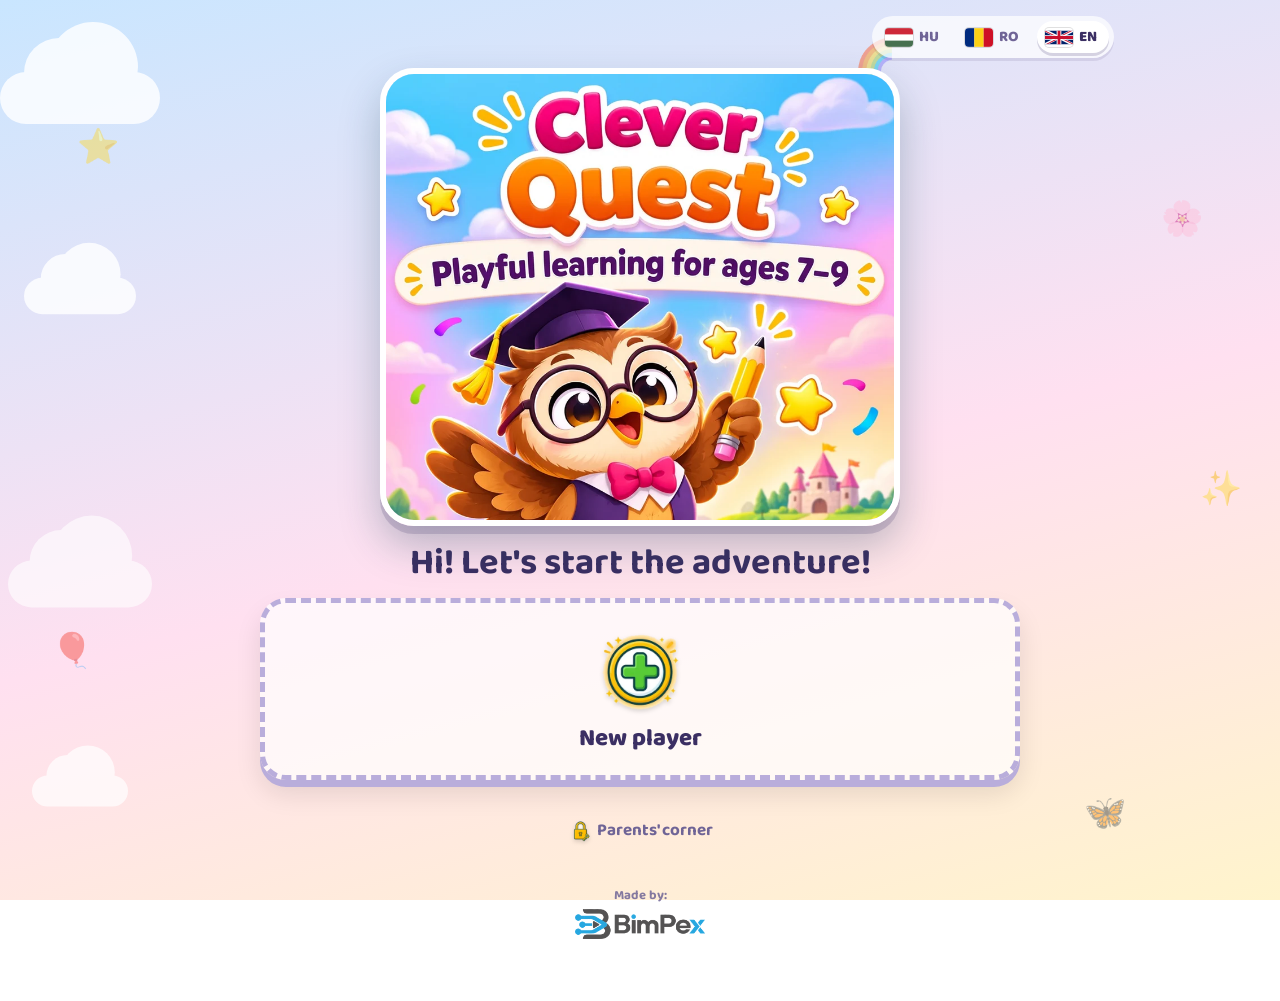
==== en.html @ 38e86f9a "Új funkciók: megosztási előnézet + ro/en belépőoldal és aldomain-nyelv, hibák gyakorlása, automatiku" ====
<!doctype html>
<html lang="en" data-page-lang="en">
<head>
  <meta charset="utf-8">
  <meta name="viewport" content="width=device-width, initial-scale=1, viewport-fit=cover">
  <!--LANG-META-->
  <title>Clever Quest</title>
  <meta name="description" content="Playful learning for ages 7–9: maths, language, stories and poems – in English, Hungarian and Romanian.">
  <meta property="og:type" content="website">
  <meta property="og:site_name" content="Clever Quest">
  <meta property="og:title" content="Clever Quest – playful learning for ages 7–9">
  <meta property="og:description" content="Maths, language and stories in one game – in English, Hungarian and Romanian. Free, no ads, no sign-up.">
  <meta property="og:image" content="https://sdesign-joe.github.io/okos-kaland/img/og-en.jpg">
  <meta property="og:image:width" content="1200">
  <meta property="og:image:height" content="630">
  <meta property="og:locale" content="en_GB">
  <meta name="twitter:card" content="summary_large_image">
  <!--/LANG-META-->
  <!-- Ikonok és telepíthető alkalmazás (PWA) -->
  <link rel="icon" href="favicon.ico" sizes="any">
  <link rel="icon" type="image/png" sizes="32x32" href="img/icon-32.png">
  <link rel="icon" type="image/png" sizes="192x192" href="img/icon-192.png">
  <link rel="apple-touch-icon" href="img/icon-180.png">
  <link rel="manifest" href="manifest-en.webmanifest"><!--MANIFEST-->
  <meta name="theme-color" content="#0e788c">
  <meta name="mobile-web-app-capable" content="yes">
  <meta name="apple-mobile-web-app-capable" content="yes">
  <meta name="apple-mobile-web-app-title" content="Clever Quest"><!--APPTITLE-->
  <meta name="apple-mobile-web-app-status-bar-style" content="default">
  <link rel="preload" as="image" href="img/logo-en.webp"><!--PRELOAD-->
  <link rel="preconnect" href="https://fonts.googleapis.com">
  <link rel="preconnect" href="https://fonts.gstatic.com" crossorigin>
  <link href="https://fonts.googleapis.com/css2?family=Baloo+2:wght@500;700;800&display=swap" rel="stylesheet">
  <link rel="stylesheet" href="css/style.css">
</head>
<body>
  <!-- Háttér: felhők és lebegő díszek -->
  <div class="sky" aria-hidden="true">
    <div class="cloud c1"></div><div class="cloud c2"></div><div class="cloud c3"></div><div class="cloud c4"></div>
    <span class="floaty f1">⭐</span><span class="floaty f2">🎈</span><span class="floaty f3">🌸</span>
    <span class="floaty f4">✨</span><span class="floaty f5">🦋</span><span class="floaty f6">🌈</span>
  </div>

  <main id="app"></main>

  <canvas id="confetti" aria-hidden="true"></canvas>
  <div id="toast" role="status" aria-live="polite"></div>
  <div id="layer"></div>

  <noscript>Az Okos Kaland működéséhez engedélyezd a JavaScriptet a böngészőben.</noscript>

  <!-- Alap modulok -->
  <script src="js/config.js"></script>
  <script src="js/util.js"></script>
  <script src="js/storage.js"></script>
  <script src="js/i18n.js"></script>
  <script src="js/tts.js"></script>
  <script src="js/rewards.js"></script>
  <script src="js/pics.js"></script>
  <script src="js/stats.js"></script>
  <script src="js/engine.js"></script>

  <!-- Játékok – új játékfájlt ide kell felvenni -->
  <script src="js/games/matek.js"></script>
  <script src="js/games/nyelvtan.js"></script>
  <script src="js/games/irodalom.js"></script>
  <script src="js/games/mesekeszito.js"></script>
  <script src="js/games/ujjatekok.js"></script>
  <script src="js/games/nyelvi.js"></script>

  <!-- Alkalmazás (mindig utolsó) -->
  <!-- Bővítő modulok (a program indulásakor kapcsolódnak be) -->
  <script src="js/features/learning.js"></script>
  <script src="js/features/shop.js"></script>
  <script src="js/features/share.js"></script>
  <script src="js/app.js"></script>
</body>
</html>
---- css/style.css ----
/* Okos Kaland – megjelenés */
:root {
  --ink: #3b2f63;
  --ink-soft: #6f6496;
  --card: #ffffff;
  --bg1: #c9e6ff;
  --bg2: #ffe0f0;
  --bg3: #fff4cc;

  --pink: #ff6fa8;   --pink-d: #e0457f;
  --orange: #ffa94d; --orange-d: #e8830f;
  --yellow: #ffd43b; --yellow-d: #e0b100;
  --green: #40c057;  --green-d: #2b9a3e;
  --blue: #4dabf7;   --blue-d: #1c7ed6;
  --violet: #845ef7; --violet-d: #6741d9;
  --red: #ff6b6b;    --red-d: #e03131;

  --r: 26px;
  --lift: 0 6px 0 rgba(59, 47, 99, .16), 0 14px 28px rgba(59, 47, 99, .12);
}

* { box-sizing: border-box; }
html, body { margin: 0; min-height: 100%; }
body {
  font-family: 'Baloo 2', 'Comic Sans MS', 'Trebuchet MS', system-ui, sans-serif;
  color: var(--ink);
  font-size: 20px;
  line-height: 1.35;
  background: linear-gradient(165deg, var(--bg1) 0%, var(--bg2) 55%, var(--bg3) 100%);
  background-attachment: fixed;
  -webkit-tap-highlight-color: transparent;
  overflow-x: hidden;
}
button { font: inherit; color: inherit; cursor: pointer; border: 0; background: none; touch-action: manipulation; }
button:focus-visible, input:focus-visible, select:focus-visible { outline: 4px solid var(--violet); outline-offset: 3px; }
h1, h2, h3 { margin: 0; line-height: 1.1; }

/* ---------- Háttér ---------- */
.sky { position: fixed; top: 0; right: 0; bottom: 0; left: 0; inset: 0; pointer-events: none; z-index: 0; overflow: hidden; }
.cloud {
  position: absolute; width: 160px; height: 52px; background: #fff; border-radius: 60px; opacity: .8;
  animation: drift linear infinite;
}
.cloud::before, .cloud::after { content: ''; position: absolute; background: #fff; border-radius: 50%; }
.cloud::before { width: 70px; height: 70px; top: -34px; left: 24px; }
.cloud::after { width: 90px; height: 90px; top: -50px; right: 22px; }
.c1 { top: 8%;  animation-duration: 70s; animation-delay: -10s; }
.c2 { top: 30%; animation-duration: 95s; animation-delay: -60s; transform: scale(.7); }
.c3 { top: 62%; animation-duration: 80s; animation-delay: -35s; transform: scale(.9); opacity: .6; }
.c4 { top: 85%; animation-duration: 110s; animation-delay: -80s; transform: scale(.6); opacity: .7; }
@keyframes drift { from { left: -220px; } to { left: 110%; } }

.floaty { position: absolute; font-size: 34px; opacity: .45; animation: floaty 9s ease-in-out infinite; }
.f1 { top: 14%; left: 6%; } .f2 { top: 70%; left: 4%; animation-delay: -2s; }
.f3 { top: 22%; right: 6%; animation-delay: -4s; } .f4 { top: 52%; right: 3%; animation-delay: -1s; }
.f5 { top: 88%; right: 12%; animation-delay: -6s; } .f6 { top: 4%; right: 30%; animation-delay: -3s; }
@keyframes floaty { 0%,100% { transform: translateY(0) rotate(-6deg); } 50% { transform: translateY(-22px) rotate(6deg); } }

#app { position: relative; z-index: 1; max-width: 980px; margin: 0 auto; padding: 16px 16px 48px; min-height: 100vh; min-height: 100dvh; }
#confetti { position: fixed; top: 0; right: 0; bottom: 0; left: 0; inset: 0; pointer-events: none; z-index: 50; }

/* ---------- Animációk ---------- */
.pop { animation: pop .45s cubic-bezier(.3, 1.6, .5, 1) both; }
@keyframes pop { from { transform: scale(.6); opacity: 0; } to { transform: scale(1); opacity: 1; } }
.bob { animation: bob 2.6s ease-in-out infinite; }
@keyframes bob { 0%,100% { transform: translateY(0) rotate(-3deg); } 50% { transform: translateY(-10px) rotate(3deg); } }
.bounce { animation: bounce .8s cubic-bezier(.3, 1.8, .5, 1) both; }
@keyframes bounce { 0% { transform: scale(.2) rotate(-20deg); } 60% { transform: scale(1.15) rotate(6deg); } 100% { transform: scale(1) rotate(0); } }
.shake { animation: shake .45s; }
@keyframes shake { 0%,100% { transform: translateX(0); } 20%,60% { transform: translateX(-10px); } 40%,80% { transform: translateX(10px); } }
.bump { animation: bump .45s; }
@keyframes bump { 50% { transform: scale(1.35); } }

/* ---------- Általános elemek ---------- */
.screen { animation: fadeUp .35s ease both; }
@keyframes fadeUp { from { opacity: 0; transform: translateY(14px); } to { opacity: 1; transform: none; } }
.center { text-align: center; }
.narrow { max-width: 620px; margin: 0 auto; }
.card { background: var(--card); border-radius: var(--r); box-shadow: var(--lift); padding: 22px; }
.title { font-size: clamp(26px, 5vw, 36px); margin: 18px 0 14px; }
.lead { text-align: center; color: var(--ink-soft); margin: 6px 0 14px; }
.muted { color: var(--ink-soft); }
.err { color: var(--red-d); min-height: 1.2em; margin: 8px 0; font-weight: 700; }
.ok { color: var(--green-d); min-height: 1.2em; font-weight: 700; }
code { background: #f1ecff; padding: 1px 6px; border-radius: 6px; font-size: .85em; }

.big-btn {
  --b: var(--green); --bd: var(--green-d);
  display: inline-flex; align-items: center; justify-content: center; gap: 8px;
  min-height: 64px; padding: 10px 26px; border-radius: 22px;
  background: var(--b); color: #fff; font-weight: 800; font-size: 22px;
  box-shadow: 0 6px 0 var(--bd), 0 10px 20px rgba(0,0,0,.12);
  transition: transform .1s, box-shadow .1s;
  text-shadow: 0 2px 0 rgba(0,0,0,.12);
}
.big-btn:active { transform: translateY(5px); box-shadow: 0 1px 0 var(--bd); }
.big-btn small { background: rgba(255,255,255,.3); border-radius: 12px; padding: 0 8px; font-size: 16px; }
.big-btn.green { --b: var(--green); --bd: var(--green-d); }
.big-btn.blue { --b: var(--blue); --bd: var(--blue-d); }
.big-btn.yellow { --b: var(--yellow); --bd: var(--yellow-d); color: #5c3d00; text-shadow: none; }
.big-btn.red { --b: var(--red); --bd: var(--red-d); }
.big-btn.small { min-height: 52px; font-size: 19px; padding: 8px 20px; margin-top: 12px; }
.row-btns { display: flex; flex-wrap: wrap; gap: 14px; justify-content: center; margin-top: 22px; }
.row-btns.left { justify-content: flex-start; margin-top: 10px; }

.icon-btn {
  width: 56px; height: 56px; flex: none; border-radius: 18px; background: #fff; font-size: 24px;
  box-shadow: 0 5px 0 rgba(59,47,99,.18); display: grid; place-items: center;
}
.icon-btn:active { transform: translateY(4px); box-shadow: 0 1px 0 rgba(59,47,99,.18); }
.link-btn { margin-top: 30px; color: var(--ink-soft); font-weight: 700; font-size: 17px; padding: 10px 16px; border-radius: 14px; }
@media (hover: hover) { .link-btn:hover { background: rgba(255,255,255,.6); } }
.link-btn.inline { margin: 0; padding: 0 4px; text-decoration: underline; }
.mini-btn {
  display: inline-flex; align-items: center; gap: 6px; padding: 8px 14px; border-radius: 14px; font-size: 16px; font-weight: 700;
  background: #eef3ff; color: var(--ink); box-shadow: 0 3px 0 #cdd8f5; cursor: pointer;
}
.mini-btn.red { background: #ffe8e8; box-shadow: 0 3px 0 #ffc4c4; }
.pill { background: #fff; border-radius: 999px; padding: 6px 16px; font-weight: 800; box-shadow: 0 4px 0 rgba(59,47,99,.15); white-space: nowrap; }
.pill.star { background: #fff6cc; color: #8a5a00; }

.topbar { display: flex; align-items: center; gap: 14px; margin-bottom: 18px; }
.topbar h2 { flex: 1; font-size: clamp(22px, 4.5vw, 30px); }

/* ---------- Logó, kabala ---------- */
.logo { margin-top: 10px; }
.logo-owl { font-size: 92px; display: inline-block; filter: drop-shadow(0 8px 0 rgba(59,47,99,.12)); }
.logo h1 {
  font-size: clamp(44px, 10vw, 72px); font-weight: 800; letter-spacing: 1px;
  background: linear-gradient(90deg, var(--pink), var(--orange), var(--green), var(--blue), var(--violet));
  -webkit-background-clip: text; background-clip: text; color: transparent;
  filter: drop-shadow(0 4px 0 #fff);
}
.tag { margin: 16px 0 0; color: var(--ink-soft); font-weight: 700; }

.mascot-row { display: flex; align-items: center; gap: 12px; margin: 16px 0; }
.mascot { font-size: 64px; flex: none; filter: drop-shadow(0 5px 0 rgba(59,47,99,.12)); }
.bubble {
  position: relative; flex: 1; background: #fff; border-radius: 24px; padding: 14px 20px; font-weight: 700;
  font-size: clamp(19px, 3.6vw, 24px); box-shadow: var(--lift); display: flex; align-items: center; gap: 10px;
}
.bubble > span { flex: 1; }
.bubble::before {
  content: ''; position: absolute; left: -14px; top: 50%; margin-top: -12px;
  border: 12px solid transparent; border-right: 16px solid #fff; border-left: 0;
}
.speak { flex: none; width: 48px; height: 48px; border-radius: 50%; background: #f1ecff; font-size: 22px; }
.speak:active { transform: scale(.9); }

/* ---------- Játékosválasztó ---------- */
.profile-grid { display: grid; grid-template-columns: repeat(auto-fit, minmax(170px, 1fr)); gap: 18px; max-width: 760px; margin: 0 auto; }
.profile-card {
  --c: var(--pink);
  display: flex; flex-direction: column; align-items: center; gap: 4px; padding: 20px 12px;
  background: #fff; border-radius: var(--r); border: 5px solid var(--c);
  box-shadow: 0 7px 0 var(--c), 0 14px 26px rgba(0,0,0,.1);
  transition: transform .15s;
}
@media (hover: hover) { .profile-card:hover { transform: translateY(-4px) rotate(-1deg); } }
.profile-card:active { transform: translateY(4px); }
.profile-card.add { border-style: dashed; --c: #b9addb; background: rgba(255,255,255,.7); }
.pc-avatar { font-size: 64px; line-height: 1.1; }
.pc-name { font-size: 24px; font-weight: 800; word-break: break-word; }
.pc-meta { color: var(--ink-soft); font-size: 16px; font-weight: 700; }

/* ---------- Profil űrlap ---------- */
.form { display: flex; flex-direction: column; }
.form p { margin: 0 0 10px; }
.preview {
  --c: var(--pink); width: 120px; height: 120px; margin: 0 auto 8px; border-radius: 50%;
  background: #f3eeff; background: color-mix(in srgb, var(--c) 30%, white); border: 6px solid var(--c);
  display: grid; place-items: center; font-size: 66px; transition: border-color .2s, background .2s;
}
.lbl { font-weight: 800; margin: 16px 0 8px; font-size: 21px; }
.txt {
  font: inherit; font-size: 24px; font-weight: 700; color: var(--ink); padding: 12px 18px; border-radius: 18px;
  border: 4px solid #e2dbf7; background: #faf8ff; width: 100%;
}
.txt:focus { border-color: var(--violet); outline: none; }
.chips { display: flex; flex-wrap: wrap; gap: 10px; }
.chip {
  min-width: 56px; height: 56px; border-radius: 16px; background: #f1ecff; font-weight: 800; font-size: 22px;
  box-shadow: 0 4px 0 #d9cff5; padding: 0 12px;
}
.chip.on { background: var(--violet); color: #fff; box-shadow: 0 4px 0 var(--violet-d); }
.avatars { display: grid; grid-template-columns: repeat(auto-fill, minmax(62px, 1fr)); gap: 10px; }
.av { height: 62px; font-size: 38px; border-radius: 18px; background: #f7f4ff; border: 4px solid transparent; }
.av.on { border-color: var(--violet); background: #ece5ff; transform: scale(1.08); }
.colors { display: flex; flex-wrap: wrap; gap: 12px; }
.sw { width: 52px; height: 52px; border-radius: 50%; background: var(--c); border: 5px solid #fff; box-shadow: 0 0 0 3px #e2dbf7; }
.sw.on { box-shadow: 0 0 0 4px var(--ink); transform: scale(1.1); }
.form .big-btn { margin-top: 18px; }

/* ---------- Főoldal ---------- */
.userbar {
  --c: var(--pink); display: flex; align-items: center; gap: 14px; background: #fff; border-radius: var(--r);
  padding: 10px 16px 10px 10px; box-shadow: var(--lift); border: 4px solid var(--c);
}
.ub-av { width: 66px; height: 66px; flex: none; border-radius: 50%; font-size: 42px; background: #f3eeff; background: color-mix(in srgb, var(--c) 25%, white); }
.ub-info { flex: 1; display: flex; flex-direction: column; min-width: 0; }
.ub-info b { font-size: 26px; overflow: hidden; text-overflow: ellipsis; white-space: nowrap; }
.ub-info span { color: var(--ink-soft); font-weight: 700; font-size: 17px; }
.rankbar {
  position: relative; height: 34px; margin-top: 12px; border-radius: 999px; background: rgba(255,255,255,.75);
  overflow: hidden; box-shadow: inset 0 3px 0 rgba(59,47,99,.08);
}
.rb-fill { position: absolute; top: 0; right: auto; bottom: 0; left: 0; inset: 0 auto 0 0; background: linear-gradient(90deg, var(--yellow), var(--orange)); border-radius: 999px; transition: width .6s; }
.rankbar span { position: relative; display: block; text-align: center; font-size: 15px; font-weight: 800; line-height: 34px; padding: 0 10px; white-space: nowrap; overflow: hidden; text-overflow: ellipsis; }

.subject-grid { display: grid; grid-template-columns: repeat(auto-fit, minmax(230px, 1fr)); gap: 18px; }
.subject-card {
  --c1: var(--blue); --c2: var(--violet); --cd: var(--violet-d);
  position: relative; display: flex; flex-direction: column; align-items: center; gap: 2px; padding: 24px 16px 20px;
  border-radius: 30px; color: #fff; overflow: hidden;
  background: linear-gradient(145deg, var(--c1), var(--c2));
  box-shadow: 0 8px 0 var(--cd), 0 18px 30px rgba(0,0,0,.15);
  transition: transform .15s;
}
.subject-card::after {
  content: ''; position: absolute; width: 160px; height: 160px; border-radius: 50%;
  background: rgba(255,255,255,.14); top: -60px; right: -50px;
}
@media (hover: hover) { .subject-card:hover { transform: translateY(-5px) scale(1.02); } }
.subject-card:active { transform: translateY(5px); box-shadow: 0 3px 0 var(--cd); }
.sc-icon { font-size: 70px; filter: drop-shadow(0 4px 0 rgba(0,0,0,.12)); }
.sc-title { font-size: 32px; font-weight: 800; text-shadow: 0 3px 0 rgba(0,0,0,.15); }
.sc-desc { font-weight: 700; opacity: .95; font-size: 18px; }
.sc-count { margin-top: 8px; background: rgba(255,255,255,.28); padding: 2px 14px; border-radius: 999px; font-weight: 800; font-size: 16px; }

.s-matek { --c1: #4dabf7; --c2: #5c7cfa; --cd: #3b5bdb; --accent: #4c6ef5; --soft: #e7efff; }
.s-nyelvtan { --c1: #ff8fab; --c2: #f06595; --cd: #c2255c; --accent: #e64980; --soft: #ffe8f1; }
.s-irodalom { --c1: #38d9a9; --c2: #40c057; --cd: #2b8a3e; --accent: #2f9e44; --soft: #e3fbec; }

/* ---------- Játéklista ---------- */
.game-grid { display: grid; grid-template-columns: repeat(auto-fill, minmax(210px, 1fr)); gap: 16px; }
.game-card {
  position: relative; display: flex; flex-direction: column; align-items: center; text-align: center; gap: 2px;
  padding: 18px 12px 16px; background: #fff; border-radius: var(--r);
  border: 4px solid var(--accent, var(--violet)); box-shadow: 0 6px 0 var(--accent, var(--violet)), 0 12px 22px rgba(0,0,0,.08);
  transition: transform .15s;
}
@media (hover: hover) { .game-card:hover { transform: translateY(-4px) rotate(.5deg); } }
.game-card:active { transform: translateY(4px); }
.gc-icon { font-size: 50px; width: 82px; height: 82px; border-radius: 50%; display: grid; place-items: center; background: var(--soft, #f1ecff); }
.gc-title { font-size: 22px; font-weight: 800; margin-top: 4px; }
.gc-desc { font-size: 16px; color: var(--ink-soft); font-weight: 600; }
.gc-best, .gc-new { margin-top: 8px; font-size: 15px; font-weight: 800; padding: 2px 12px; border-radius: 999px; }
.gc-best { background: #fff6cc; color: #8a5a00; }
.gc-new { background: var(--soft, #f1ecff); color: var(--accent, var(--violet)); }

/* ---------- Játék képernyő ---------- */
.play { max-width: 760px; margin: 0 auto; }
.playbar { display: flex; align-items: center; gap: 12px; }
.progress { position: relative; flex: 1; height: 30px; background: rgba(255,255,255,.8); border-radius: 999px; overflow: hidden; box-shadow: inset 0 3px 0 rgba(59,47,99,.08); }
.pg-fill { position: absolute; top: 0; right: auto; bottom: 0; left: 0; inset: 0 auto 0 0; background: linear-gradient(90deg, var(--c1), var(--c2)); border-radius: 999px; transition: width .5s; }
.progress span { position: relative; display: block; text-align: center; font-weight: 800; font-size: 16px; line-height: 30px; }

.task-card {
  background: #fff; border-radius: 30px; padding: 22px 18px; text-align: center; box-shadow: var(--lift);
  border: 5px solid var(--soft); margin-bottom: 12px;
}
.hint { text-align: center; color: var(--ink-soft); font-weight: 700; font-size: 17px; margin: 4px 8px 12px; }
.eq { font-size: clamp(40px, 10vw, 64px); font-weight: 800; letter-spacing: 2px; color: var(--ink); }
.qmark { display: inline-block; min-width: 1.2em; color: var(--accent); animation: bob 2s ease-in-out infinite; }
.slot { display: inline-block; min-width: 1.3em; border: 4px dashed var(--accent); border-radius: 16px; color: var(--accent); margin: 0 6px; }
.emoji-xl { font-size: clamp(64px, 16vw, 96px); line-height: 1.15; }
.emoji-xl.small { font-size: 54px; }
.word { font-size: clamp(34px, 8vw, 52px); font-weight: 800; letter-spacing: 2px; }
.big-word { letter-spacing: 1px; }
.gap {
  display: inline-block; width: 1.4em; height: 1.05em; vertical-align: -0.12em; margin: 0 4px;
  border: 4px dashed var(--accent); border-radius: 12px; background: var(--soft);
}
.sentence { font-size: clamp(26px, 6vw, 38px); font-weight: 800; }
.poem { font-size: clamp(22px, 5vw, 30px); font-weight: 700; line-height: 1.5; }
.source { margin-top: 10px; color: var(--ink-soft); font-style: italic; font-size: 17px; }
.book-title { display: inline-block; margin-top: 6px; background: var(--soft); color: var(--accent); padding: 4px 16px; border-radius: 999px; font-weight: 800; }

.groups { display: flex; flex-wrap: wrap; justify-content: center; gap: 10px; margin-top: 12px; }
.grp { background: var(--soft); border-radius: 16px; padding: 4px 10px; font-size: 26px; letter-spacing: 2px; }
.count-grid { display: flex; flex-wrap: wrap; justify-content: center; gap: 6px 10px; font-size: clamp(34px, 8vw, 46px); max-width: 560px; margin: 0 auto; }
.count-grid span { display: inline-block; animation: pop .4s both; }
.seq { display: flex; flex-wrap: wrap; justify-content: center; gap: 10px; }
.bead {
  min-width: 74px; height: 74px; padding: 0 10px; border-radius: 37px; display: grid; place-items: center;
  font-size: 30px; font-weight: 800; background: var(--soft); color: var(--ink); border: 4px solid var(--accent);
}
.bead.q { background: var(--accent); color: #fff; animation: bob 2s ease-in-out infinite; }

.coins { display: flex; flex-wrap: wrap; justify-content: center; gap: 14px; }
.coin {
  width: 90px; height: 90px; border-radius: 50%; display: flex; flex-direction: column; align-items: center; justify-content: center;
  font-weight: 800; color: #5c4400; box-shadow: inset 0 -6px 0 rgba(0,0,0,.15), 0 5px 0 rgba(0,0,0,.12);
  background: radial-gradient(circle at 35% 30%, #fff3bf, #f2c94c 60%, #d4a017);
  border: 4px solid #c99a12;
}
.coin b { font-size: 30px; line-height: 1; } .coin small { font-size: 15px; }
.coin.silver { background: radial-gradient(circle at 35% 30%, #fff, #d0d5dc 60%, #9aa3ad); border-color: #8a939e; color: #3b4048; }
.coin.copper { background: radial-gradient(circle at 35% 30%, #ffd8b0, #d9824a 60%, #a85a2a); border-color: #9c5426; color: #4a2300; }
.coin.bi1 { background: radial-gradient(circle at 50% 50%, #e3e7ec 0 45%, #f2c94c 47%, #d4a017 100%); border-color: #c99a12; }
.coin.bi2 { background: radial-gradient(circle at 50% 50%, #f2c94c 0 45%, #e3e7ec 47%, #9aa3ad 100%); border-color: #8a939e; color: #3b4048; }
.coin.bi1, .coin.bi2 { width: 100px; height: 100px; }

.clock { width: min(240px, 62vw); height: auto; }
.ck-rim { fill: var(--accent); }
.ck-face { fill: #fff; }
.ck-tick { stroke: #c5bfe0; stroke-width: 2; }
.ck-tick5 { stroke: var(--ink); stroke-width: 4; stroke-linecap: round; }
.ck-num { font-family: inherit; font-size: 20px; font-weight: 800; fill: var(--ink); text-anchor: middle; dominant-baseline: central; }
.ck-hour { stroke: var(--ink); stroke-width: 9; stroke-linecap: round; }
.ck-min { stroke: #ff6b6b; stroke-width: 6; stroke-linecap: round; }
.ck-dot { fill: var(--ink); }

/* Válaszgombok */
.answers { display: grid; gap: 14px; margin-top: 6px; }
.cols-1 { grid-template-columns: 1fr; }
.cols-2 { grid-template-columns: repeat(2, 1fr); }
.cols-3 { grid-template-columns: repeat(3, 1fr); }
.cols-4 { grid-template-columns: repeat(4, 1fr); }
.cols-5 { grid-template-columns: repeat(5, 1fr); }
.ans {
  min-height: 74px; padding: 10px 14px; border-radius: 22px; background: #fff; font-size: clamp(22px, 5vw, 30px); font-weight: 800;
  border: 4px solid var(--soft); box-shadow: 0 6px 0 var(--accent), 0 10px 18px rgba(0,0,0,.08);
  transition: transform .1s, background .2s; word-break: break-word;
}
.cols-1 .ans { font-size: clamp(20px, 4.5vw, 26px); }
.ans.sym { font-size: 48px; line-height: 1; }
.cols-3 .ans { font-size: clamp(18px, 4.5vw, 28px); }
.cols-3 .ans.sym { font-size: 52px; }
@media (hover: hover) { .ans:hover { background: var(--soft); } }
.ans:active { transform: translateY(5px); box-shadow: 0 1px 0 var(--accent); }
.ans.right, .slots.right .slot-box { background: var(--green); color: #fff; border-color: var(--green); box-shadow: 0 6px 0 var(--green-d); animation: bump .5s; }
.ans.wrong { background: #ffe3e3; border-color: var(--red); color: var(--red-d); box-shadow: 0 2px 0 var(--red); animation: shake .45s; opacity: .7; }
.ans.reveal, .slot-box.reveal { background: #d3f9d8; border-color: var(--green); color: var(--green-d); animation: glow 1.2s ease-in-out infinite; }
@keyframes glow { 50% { box-shadow: 0 0 0 8px rgba(64,192,87,.35), 0 6px 0 var(--green-d); } }

/* Sorba rakós feladat */
.slots { display: flex; flex-wrap: wrap; justify-content: center; gap: 10px; margin: 6px 0 18px; }
.slots.wrong { animation: shake .45s; }
.slot-box {
  min-width: 66px; height: 70px; padding: 0 12px; border-radius: 18px; border: 4px dashed var(--accent); background: rgba(255,255,255,.7);
  font-size: 28px; font-weight: 800;
}
.slot-box.filled { border-style: solid; background: #fff; box-shadow: 0 5px 0 var(--accent); }
.tiles { display: flex; flex-wrap: wrap; justify-content: center; gap: 12px; }
.tile {
  min-width: 70px; height: 74px; padding: 0 16px; border-radius: 20px; font-size: 30px; font-weight: 800; color: #fff;
  background: linear-gradient(145deg, var(--c1), var(--c2)); box-shadow: 0 6px 0 var(--cd);
}
.tile:active { transform: translateY(5px); box-shadow: 0 1px 0 var(--cd); }
.tile.used { opacity: .2; transform: scale(.9); box-shadow: none; }

.msg { text-align: center; margin-top: 16px; min-height: 40px; }
.encourage { display: inline-block; background: #fff4e6; color: #b35c00; font-weight: 800; padding: 10px 20px; border-radius: 18px; margin: 0; }
.reveal-box { background: #fff; border-radius: 22px; padding: 16px; box-shadow: var(--lift); font-weight: 700; }
.reveal-box b { color: var(--green-d); font-size: 1.15em; }

/* ---------- Felugró ablak ---------- */
.overlay {
  position: fixed; top: 0; right: 0; bottom: 0; left: 0; inset: 0; z-index: 40; display: grid; place-items: center; padding: 16px;
  background: rgba(59, 47, 99, .35); -webkit-backdrop-filter: blur(3px); backdrop-filter: blur(3px); animation: fadeUp .2s both;
}
.modal { width: min(440px, 100%); background: #fff; border-radius: 34px; padding: 26px 22px; text-align: center; box-shadow: 0 10px 0 rgba(59,47,99,.2), 0 30px 60px rgba(0,0,0,.25); border: 6px solid var(--yellow); }
.pp-emoji { font-size: 86px; line-height: 1.1; }
.pp-text { font-size: 32px; font-weight: 800; margin: 6px 0; }
.pp-sub { font-size: 22px; font-weight: 800; color: #b07800; }
.pp-explain { margin: 14px 0 4px; background: #f1ecff; border-radius: 16px; padding: 10px 14px; font-weight: 700; font-size: 19px; color: var(--ink); }
.modal .big-btn { margin-top: 16px; }
.modal .row-btns { margin-top: 8px; }

#toast {
  position: fixed; left: 50%; top: 16px; z-index: 60; transform: translate(-50%, calc(-100% - 40px));
  background: var(--violet); color: #fff; font-weight: 800; padding: 12px 22px; border-radius: 999px;
  box-shadow: 0 6px 0 var(--violet-d); transition: transform .35s cubic-bezier(.3,1.6,.5,1); max-width: calc(100% - 32px); text-align: center;
}
#toast.show { transform: translate(-50%, 0); }

/* ---------- Eredmény ---------- */
.result .trophy { font-size: 120px; line-height: 1.1; margin-top: 10px; }
.score { font-size: 26px; font-weight: 800; margin: 0; }
.stars-earned { display: inline-block; margin-top: 12px; background: #fff6cc; color: #8a5a00; font-size: 30px; font-weight: 800; padding: 8px 26px; border-radius: 999px; box-shadow: 0 5px 0 var(--yellow-d); }
.perfect { font-weight: 800; color: var(--violet); font-size: 22px; }
.rankup { display: inline-block; background: var(--violet); color: #fff; font-weight: 800; padding: 8px 20px; border-radius: 18px; }
.note { font-weight: 700; color: var(--ink-soft); }
.sticker-row { display: flex; flex-wrap: wrap; justify-content: center; gap: 18px; margin-top: 18px; }
.sticker-reveal {
  width: 190px; padding: 18px 10px 14px; background: #fff; border-radius: 28px; border: 5px solid var(--pink);
  box-shadow: 0 7px 0 var(--pink-d); animation: flipIn .8s cubic-bezier(.3,1.5,.5,1) both;
}
.sticker-reveal.rare { border-color: var(--yellow); box-shadow: 0 7px 0 var(--yellow-d), 0 0 30px rgba(255,212,59,.8); background: linear-gradient(160deg, #fff, #fff6cc); }
@keyframes flipIn { from { transform: rotateY(90deg) scale(.5); opacity: 0; } to { transform: none; opacity: 1; } }
.sr-e { font-size: 80px; line-height: 1.1; }
.sr-n { font-size: 22px; font-weight: 800; }
.sr-t { font-size: 15px; font-weight: 800; color: var(--pink-d); }
.sticker-reveal.rare .sr-t { color: #b07800; }

/* ---------- Matricaalbum ---------- */
.album { display: grid; grid-template-columns: repeat(auto-fill, minmax(104px, 1fr)); gap: 14px; }
.stk {
  aspect-ratio: 1; display: flex; flex-direction: column; align-items: center; justify-content: center; background: #fff;
  border-radius: 24px; border: 4px solid #ffd0e3; box-shadow: 0 5px 0 #ffb3d1; animation: pop .4s both;
}
.stk span { font-size: 48px; line-height: 1.1; }
.stk small { font-size: 14px; font-weight: 800; }
.stk.rare { border-color: var(--yellow); box-shadow: 0 5px 0 var(--yellow-d), 0 0 16px rgba(255,212,59,.6); background: linear-gradient(160deg, #fff, #fff6cc); }
.stk.locked { background: rgba(255,255,255,.5); border-style: dashed; border-color: #cfc6ea; box-shadow: none; color: #b5abd6; }
.stk.locked span { font-size: 38px; }

/* ---------- Szülői sarok ---------- */
.tabs { display: flex; flex-wrap: wrap; gap: 8px; margin-bottom: 14px; }
.tab { padding: 10px 16px; border-radius: 16px; background: rgba(255,255,255,.7); font-weight: 800; font-size: 17px; }
.tab.on { background: var(--violet); color: #fff; box-shadow: 0 4px 0 var(--violet-d); }
.panel { font-size: 18px; }
.panel h3 { margin: 22px 0 10px; font-size: 22px; }
.pp-row { --c: var(--pink); border-left: 8px solid var(--c); background: #faf8ff; border-radius: 18px; padding: 12px 14px; margin-bottom: 14px; }
.pp-head { display: flex; align-items: center; gap: 12px; flex-wrap: wrap; }
.pp-head > div:nth-child(2) { flex: 1; min-width: 180px; }
.pp-av { font-size: 44px; }
.pp-btns { display: flex; gap: 8px; flex-wrap: wrap; }
.stats { width: 100%; border-collapse: collapse; margin-top: 10px; font-size: 16px; }
.stats th, .stats td { text-align: left; padding: 5px 8px; border-bottom: 2px solid #ece7fb; }
.stats th { color: var(--ink-soft); }
.cform { display: grid; grid-template-columns: repeat(auto-fit, minmax(240px, 1fr)); gap: 12px; margin-top: 12px; }
.cform label { display: flex; flex-direction: column; font-weight: 800; font-size: 16px; gap: 4px; }
.cform input, .cform select { font: inherit; font-size: 18px; padding: 10px 12px; border-radius: 14px; border: 3px solid #e2dbf7; background: #faf8ff; color: var(--ink); }
.clist { list-style: none; padding: 0; margin: 0; }
.clist li { display: flex; align-items: center; gap: 10px; justify-content: space-between; padding: 10px 12px; background: #faf8ff; border-radius: 14px; margin-bottom: 8px; }
.set-row { display: flex; align-items: center; justify-content: space-between; gap: 14px; padding: 12px 0; border-bottom: 2px solid #f1ecff; flex-wrap: wrap; }
.toggle { width: 70px; height: 40px; border-radius: 999px; background: #d9d3ee; position: relative; transition: background .2s; flex: none; }
.toggle i { position: absolute; top: 4px; left: 4px; width: 32px; height: 32px; border-radius: 50%; background: #fff; box-shadow: 0 2px 4px rgba(0,0,0,.2); transition: left .2s; }
.toggle.on { background: var(--green); }
.toggle.on i { left: 34px; }
.help li { margin-bottom: 8px; }

/* ---------- Nyelvváltó ---------- */
.toprow { display: flex; align-items: center; justify-content: flex-end; gap: 12px; margin-bottom: 10px; }
.toprow .mini-logo { margin-right: auto; }

/* ---------- Logó ---------- */
.logo-img {
  display: block; width: min(520px, 100%); height: auto; margin: 0 auto;
  border-radius: 34px; border: 6px solid #fff;
  box-shadow: 0 8px 0 rgba(59,47,99,.18), 0 20px 40px rgba(14,60,80,.28);
}
.mini-logo {
  height: 72px; width: auto; border-radius: 16px; border: 3px solid #fff;
  box-shadow: 0 4px 0 rgba(59,47,99,.15), 0 8px 16px rgba(14,60,80,.2);
}
/* Indítókép (plakát) */
.splash {
  position: fixed; top: 0; right: 0; bottom: 0; left: 0; inset: 0; z-index: 100; display: grid; place-items: center; cursor: pointer;
  background: linear-gradient(180deg, #8fd3ff 0%, #f6c6ea 55%, #bfe9a8 100%);
  animation: fadeUp .4s ease both; transition: opacity .45s, transform .45s;
}
.splash img { max-width: 100vw; max-height: 100vh; max-height: 100dvh; width: auto; height: 100vh; height: 100dvh; object-fit: contain; box-shadow: 0 0 60px rgba(0,0,0,.18); }
.splash.out { opacity: 0; transform: scale(1.06); }
.splash-tap { position: absolute; bottom: 4vh; right: 8vw; font-size: 44px; animation: bob 1.2s ease-in-out infinite; filter: drop-shadow(0 3px 4px rgba(0,0,0,.3)); }
.mini-logo { cursor: pointer; background: #fff; }

.sr-only { position: absolute; width: 1px; height: 1px; padding: 0; margin: -1px; overflow: hidden; clip: rect(0 0 0 0); white-space: nowrap; border: 0; }
.langs { display: inline-flex; gap: 6px; background: rgba(255,255,255,.7); padding: 5px; border-radius: 999px; box-shadow: 0 3px 0 rgba(59,47,99,.1); }
.lang-btn { display: inline-flex; align-items: center; gap: 6px; padding: 6px 12px 6px 8px; border-radius: 999px; font-weight: 800; font-size: 15px; color: var(--ink-soft); }
.lang-btn.on { background: #fff; color: var(--ink); box-shadow: 0 3px 0 rgba(59,47,99,.18); }
.flag { width: 28px; height: 19px; border-radius: 4px; box-shadow: 0 0 0 1px rgba(0,0,0,.12); flex: none; }
.big-btn.pink { --b: var(--pink); --bd: var(--pink-d); }
.big-btn.wide { width: 100%; margin-top: 18px; }

/* ---------- Nehézségválasztó ---------- */
.setup-hero { text-align: center; background: #fff; border-radius: 30px; padding: 18px; box-shadow: var(--lift); border: 5px solid var(--soft, #f1ecff); }
.setup-hero .sh-icon { font-size: 70px; display: inline-grid; place-items: center; width: 110px; height: 110px; border-radius: 50%; background: var(--soft, #f1ecff); }
.setup-hero p { margin: 8px 0 0; font-weight: 700; color: var(--ink-soft); }
.setup-h { text-align: center; font-size: 26px; margin: 22px 0 12px; }
.lvl-grid { display: grid; grid-template-columns: repeat(3, 1fr); gap: 12px; }
.lvl {
  position: relative; display: flex; flex-direction: column; align-items: center; gap: 2px; padding: 16px 8px 14px;
  background: #fff; border-radius: 24px; border: 4px solid #ece7fb; box-shadow: 0 6px 0 #ddd5f5; transition: transform .12s;
}
.lvl:active { transform: translateY(4px); }
.lvl-e { font-size: 46px; line-height: 1.1; }
.lvl b { font-size: 22px; }
.lvl small { font-size: 14px; color: var(--ink-soft); font-weight: 700; text-align: center; }
.lvl em { position: absolute; top: -12px; font-style: normal; font-size: 12px; font-weight: 800; background: var(--yellow); color: #5c3d00; padding: 2px 10px; border-radius: 999px; white-space: nowrap; }
.lvl.on { transform: scale(1.04); }
.lvl1.on { border-color: var(--green); box-shadow: 0 6px 0 var(--green-d); background: #ebfbee; }
.lvl2.on { border-color: var(--orange); box-shadow: 0 6px 0 var(--orange-d); background: #fff4e6; }
.lvl3.on { border-color: var(--red); box-shadow: 0 6px 0 var(--red-d); background: #fff0f0; }
.timed-row { display: flex; align-items: center; gap: 14px; justify-content: space-between; margin-top: 18px; background: #fff; border-radius: 22px; padding: 14px 18px; box-shadow: var(--lift); }
.timed-row span { display: flex; flex-direction: column; }
.timed-row b { font-size: 21px; }
.timed-row small { color: var(--ink-soft); font-weight: 600; font-size: 15px; }

/* ---------- Időzítő, villámfeladat ---------- */
.lightning { margin: 12px auto 0; width: fit-content; background: linear-gradient(90deg, #ffd43b, #ffa94d); color: #5c3d00; font-weight: 800; padding: 6px 18px; border-radius: 999px; box-shadow: 0 4px 0 var(--orange-d); }
.timer { position: relative; height: 34px; margin: 12px 0 0; background: rgba(255,255,255,.85); border-radius: 999px; overflow: hidden; box-shadow: inset 0 3px 0 rgba(59,47,99,.08); }
.tm-fill { position: absolute; top: 0; right: auto; bottom: 0; left: 0; inset: 0 auto 0 0; width: 100%; background: linear-gradient(90deg, #51cf66, #94d82d); border-radius: 999px; }
.timer.hurry .tm-fill { background: linear-gradient(90deg, #ff6b6b, #ffa94d); }
.timer.hurry { animation: shake .5s infinite; }
.tm-num { position: relative; display: block; text-align: center; font-weight: 800; line-height: 34px; font-size: 20px; }
.tm-ico { position: absolute; left: 10px; top: 3px; font-size: 20px; }

/* ---------- Mesekészítő ---------- */
.story-screen { max-width: 760px; margin: 0 auto; }
.story-chip { flex: 1; text-align: center; background: rgba(255,255,255,.85); border-radius: 999px; padding: 6px 12px; font-weight: 800; font-size: 17px; white-space: nowrap; overflow: hidden; text-overflow: ellipsis; }
.story-page {
  position: relative; margin-top: 16px; padding: 22px 22px 18px; border-radius: 28px;
  background: linear-gradient(180deg, #fffdf5, #fff6e0); border: 5px solid #f3d9a4;
  box-shadow: 0 7px 0 #e2bf7b, 0 16px 30px rgba(120,80,0,.15);
}
.story-page::before { content: ''; position: absolute; top: 10px; right: 10px; bottom: 10px; left: 10px; inset: 10px; border: 2px dashed #ecd3a0; border-radius: 20px; pointer-events: none; }
.sp-art { text-align: center; font-size: clamp(52px, 13vw, 78px); line-height: 1.15; letter-spacing: 4px; }
.sp-text { position: relative; font-size: clamp(20px, 4.4vw, 25px); font-weight: 600; line-height: 1.5; margin: 10px 4px 4px; color: #4a3520; }
.story-page .speak { position: absolute; right: 14px; top: 14px; background: #fff; }
.story-act { margin-top: 16px; }
.sp-q { text-align: center; font-size: 26px; margin: 8px 0 14px; }
.sp-q small { display: block; font-size: 16px; color: var(--ink-soft); margin-top: 4px; }
.story-choices { display: grid; grid-template-columns: repeat(auto-fit, minmax(150px, 1fr)); gap: 14px; }
.choice-card {
  display: flex; flex-direction: column; align-items: center; gap: 6px; padding: 16px 10px; background: #fff; border-radius: 24px;
  border: 4px solid #e5dbff; box-shadow: 0 6px 0 var(--violet), 0 12px 20px rgba(0,0,0,.08); transition: transform .12s;
}
@media (hover: hover) { .choice-card:hover { transform: translateY(-4px) rotate(-1deg); background: #faf7ff; } }
.choice-card:active { transform: translateY(4px); }
.cc-e { font-size: 54px; line-height: 1.1; }
.cc-l { font-size: 19px; font-weight: 800; text-align: center; }
.sp-taskhint { text-align: center; font-weight: 800; color: var(--violet-d); margin: 6px 0; }
.story-screen .task-card { --soft: #efe9ff; --accent: var(--violet); }
.story-screen .ans { --soft: #efe9ff; --accent: var(--violet); }
.story-screen .gap, .story-screen .slot, .story-screen .qmark, .story-screen .bead { --soft: #efe9ff; --accent: var(--violet); }
.rb-head { font-size: 24px; font-weight: 800; color: var(--red-d); margin-bottom: 4px; }
.game-card.featured { background: linear-gradient(160deg, #fff, #fff6cc); }
.game-card.featured .gc-icon { background: #ffe8a3; }

/* Illusztrációk (Higgsfield) */
.mascot-img { width: 92px; height: 92px; display: block; border-radius: 50%; border: 4px solid #fff; box-shadow: 0 5px 0 rgba(59,47,99,.12); object-fit: cover; }
.sc-icon .sc-img { width: 120px; height: 120px; display: block; border-radius: 50%; border: 5px solid rgba(255,255,255,.85); box-shadow: 0 6px 0 rgba(0,0,0,.12); object-fit: cover; }
.gc-icon { overflow: hidden; }
.gi-img { width: 100%; height: 100%; object-fit: cover; display: block; }
.setup-hero .sh-icon { overflow: hidden; border: 5px solid #fff; box-shadow: 0 5px 0 rgba(59,47,99,.12); }
.lvl-img { width: 76px; height: 76px; display: block; border-radius: 50%; object-fit: cover; }
.enc-img { width: 52px; height: 52px; border-radius: 50%; border: 3px solid #fff; flex: none; }
.encourage { display: inline-flex !important; align-items: center; gap: 10px; }
.pp-img { width: 140px; height: 140px; display: block; margin: 0 auto; border-radius: 50%; border: 5px solid #fff; box-shadow: 0 6px 0 rgba(59,47,99,.12); }
.trophy-img { width: 170px; height: 170px; display: block; margin: 0 auto; border-radius: 50%; border: 6px solid #fff; box-shadow: 0 8px 0 rgba(59,47,99,.14), 0 14px 30px rgba(0,0,0,.12); }
.game-card .gc-icon { width: 104px; height: 104px; }

/* Figurák, matricák, rangok, érmek, jelenetek */
.av-img { width: 100%; height: 100%; object-fit: cover; border-radius: 50%; display: block; }
.pc-avatar { width: 96px; height: 96px; display: block; }
.preview { overflow: hidden; }
.preview #pf-av { width: 100%; height: 100%; display: block; }
.av { padding: 3px; overflow: hidden; }
.ub-av { overflow: hidden; padding: 0; }
.pp-av { width: 52px; height: 52px; display: inline-block; flex: none; }
.rank-img { width: 64px; height: 64px; flex: none; object-fit: contain; vertical-align: middle; filter: drop-shadow(0 3px 4px rgba(0,0,0,.15)); }
.rankup .rank-img { width: 44px; height: 44px; margin-right: 8px; }
.rank-mini { width: 22px; height: 22px; object-fit: contain; vertical-align: -5px; margin-right: 5px; }
.rankbar .rank-mini { width: 20px; height: 20px; margin: 0 3px 0 4px; }
.stk-img { width: 84%; height: auto; display: block; }
.sr-img { width: 130px; height: 130px; display: block; margin: 0 auto; object-fit: contain; }
.medal-row { display: flex; align-items: center; justify-content: center; gap: 12px; margin-top: 10px; }
.medal-img { width: 96px; height: 96px; object-fit: contain; filter: drop-shadow(0 4px 6px rgba(0,0,0,.15)); }
.medal-row .stars-earned { margin-top: 0; }
.sp-img.wide { width: 100%; max-width: 620px; aspect-ratio: 4 / 3; object-fit: cover; border-radius: 20px; }
.bp-img.wide { width: 120px; height: 90px; border-radius: 14px; }
.stk.locked .stk-img { display: none; }

/* Csapatmese: több szereplő kiválasztása */
.choice-card { position: relative; }
.choice-card.picked { border-color: var(--green); box-shadow: 0 6px 0 var(--green-d), 0 0 0 4px rgba(64,192,87,.25); background: #f2fff4; }
.choice-card.lead { border-color: var(--yellow-d); box-shadow: 0 6px 0 var(--yellow-d), 0 0 0 5px rgba(255,212,59,.45); background: #fffbe6; }
.pick-badge {
  position: absolute; top: -10px; right: -10px; min-width: 38px; height: 38px; border-radius: 50%; display: none;
  place-items: center; font-weight: 800; font-size: 20px; color: #fff; background: var(--green); box-shadow: 0 3px 0 var(--green-d); z-index: 2;
}
.choice-card.picked .pick-badge { display: grid; }
.choice-card.lead .pick-badge { background: var(--yellow); color: #5c3d00; box-shadow: 0 3px 0 var(--yellow-d); }
.lead-tag { display: none; font-size: 13px; font-weight: 800; background: var(--yellow); color: #5c3d00; padding: 1px 10px; border-radius: 999px; }
.choice-card.lead .lead-tag { display: inline-block; }
.pick-bar { position: sticky; bottom: 14px; display: flex; justify-content: center; margin-top: 16px; z-index: 5; min-height: 10px; }
.pick-bar .big-btn { box-shadow: 0 6px 0 var(--green-d), 0 10px 30px rgba(0,0,0,.25); }
.team-row { display: flex; justify-content: center; flex-wrap: wrap; gap: 6px; }
.team-img { width: min(130px, 22vw); height: auto; border-radius: 50%; border: 4px solid #fff; box-shadow: 0 4px 0 #e2bf7b; margin: 0 -8px; }
.bc-img.small { width: 92px; height: 92px; margin: 0 -10px; }

/* Családtagok nevei (szülői sarok) */
.family-grid { display: grid; grid-template-columns: repeat(auto-fit, minmax(260px, 1fr)); gap: 10px; margin: 8px 0 12px; }
.fam-row { display: flex; align-items: center; gap: 10px; background: #faf8ff; border-radius: 14px; padding: 6px 10px; font-weight: 800; font-size: 16px; }
.fam-row img { width: 46px; height: 46px; border-radius: 50%; object-fit: cover; flex: none; }
.fam-row span { width: 90px; flex: none; }
.txt.small { font-size: 18px; padding: 8px 12px; border-width: 3px; border-radius: 12px; min-width: 0; }

.name-input { margin: 14px 0 4px; text-align: center; }

/* Rajzolt kép a feladatkártyán */
.task-img { display: block; width: 130px; height: 130px; margin: 0 auto 10px; border-radius: 50%; object-fit: cover; border: 4px solid #fff; box-shadow: 0 5px 0 rgba(59,47,99,.12); }

.pic-img { display: block; width: 140px; height: 140px; margin: 0 auto 8px; object-fit: contain; filter: drop-shadow(0 4px 6px rgba(0,0,0,.12)); }

/* Rajzolt ikonok a gombokon */
.btn-ico { width: 1.7em; height: 1.7em; object-fit: contain; vertical-align: middle; margin: -8px 2px; filter: drop-shadow(0 2px 2px rgba(0,0,0,.15)); }
.speak .btn-ico { width: 34px; height: 34px; margin: 0; }
.pc-avatar .btn-ico { width: 100%; height: 100%; margin: 0; }
.link-btn .btn-ico { width: 1.4em; height: 1.4em; }
.sp-img { display: block; width: min(240px, 60vw); height: auto; margin: 0 auto; border-radius: 26px; border: 4px solid #fff; box-shadow: 0 5px 0 #e2bf7b; }
.cc-img { width: 100%; max-width: 150px; aspect-ratio: 1; object-fit: cover; border-radius: 20px; }
.bc-img { width: 150px; height: 150px; object-fit: cover; border-radius: 50%; border: 5px solid #fff; box-shadow: 0 6px 16px rgba(0,0,0,.2); }
.bp-img { width: 64px; height: 64px; flex: none; object-fit: cover; border-radius: 16px; border: 3px solid #fff; box-shadow: 0 3px 8px rgba(120,80,0,.2); }
.bk-img { width: 96px; height: 96px; object-fit: cover; border-radius: 50%; border: 4px solid #fff; }

/* Mesekönyv */
.book { text-align: left; margin: 22px auto 0; max-width: 640px; background: #fffdf5; border-radius: 26px; border: 5px solid #f3d9a4; box-shadow: 0 7px 0 #e2bf7b, 0 16px 30px rgba(120,80,0,.15); overflow: hidden; }
.book-cover { text-align: center; padding: 22px 16px 18px; background: linear-gradient(160deg, #845ef7, #f06595); color: #fff; }
.bc-art { font-size: 70px; line-height: 1.1; }
.book-cover h2 { font-size: clamp(26px, 6vw, 34px); text-shadow: 0 3px 0 rgba(0,0,0,.15); }
.book-cover p { margin: 6px 0 0; font-weight: 700; opacity: .95; }
.book-page { display: flex; gap: 12px; align-items: flex-start; padding: 14px 18px; border-bottom: 2px dashed #f0dcb4; }
.bp-art { font-size: 34px; flex: none; min-width: 48px; text-align: center; }
.book-page p { margin: 0; font-size: 19px; line-height: 1.5; color: #4a3520; font-weight: 600; }
.book-end { text-align: center; font-weight: 800; font-size: 20px; color: var(--violet-d); margin: 16px; }
.shelf { display: grid; grid-template-columns: repeat(auto-fill, minmax(190px, 1fr)); gap: 16px; }
.book-card {
  display: flex; flex-direction: column; align-items: center; gap: 4px; padding: 18px 12px; border-radius: 10px 24px 24px 10px;
  background: linear-gradient(160deg, #9775fa, #f783ac); color: #fff; box-shadow: inset 10px 0 0 rgba(0,0,0,.12), 0 6px 0 #7048e8, 0 12px 20px rgba(0,0,0,.12);
}
.bk-e { font-size: 50px; }
.bk-t { font-weight: 800; font-size: 19px; text-align: center; }
.bk-d { font-size: 14px; opacity: .9; font-weight: 700; }

/* ---------- Mobil ---------- */
@media (max-width: 560px) {
  body { font-size: 18px; }
  .mascot { font-size: 46px; }
  .mascot-img { width: 66px; height: 66px; }
  .sc-icon .sc-img { width: 96px; height: 96px; }
  .lvl-img { width: 58px; height: 58px; }
  .pp-img { width: 110px; height: 110px; }
  .pc-avatar { width: 76px; height: 76px; }
  .rank-img { width: 48px; height: 48px; }
  .bp-img.wide { width: 84px; height: 63px; }
  .cols-4, .cols-5 { grid-template-columns: repeat(3, 1fr); }
  .answers.cols-2 .ans { min-height: 68px; }
  .profile-grid { grid-template-columns: repeat(2, 1fr); }
  .pc-avatar { font-size: 52px; }
  .big-btn { font-size: 20px; min-height: 58px; padding: 8px 18px; }
  .row-btns .big-btn { flex: 1 1 100%; }
  .bead { min-width: 60px; height: 60px; font-size: 24px; }
  .coin { width: 74px; height: 74px; } .coin b { font-size: 24px; }
  .coin.bi1, .coin.bi2 { width: 82px; height: 82px; }
  .floaty { display: none; }
  .lvl-grid { gap: 8px; }
  .lvl b { font-size: 18px; }
  .lvl small { font-size: 12px; }
  .lvl em { font-size: 10px; padding: 2px 6px; }
  .lang-btn span { display: none; }
  .mini-logo { height: 52px; border-radius: 12px; }
  .logo-img { border-radius: 24px; border-width: 4px; }
  .lang-btn { padding: 6px 8px; }
  .story-choices { grid-template-columns: repeat(2, 1fr); }
  .cc-l { font-size: 16px; }
}

@media (prefers-reduced-motion: reduce) {
  *, *::before, *::after { animation-duration: .01ms !important; animation-iteration-count: 1 !important; transition-duration: .01ms !important; }
}

/* Visszajelzés */
.fb-text { min-height: 130px; margin: 12px 0 4px; font-size: 18px; resize: vertical; font-family: inherit; }

/* ---------- Egyforma működés minden eszközön ---------- */
/* kivágásos (notch) kijelzők: a tartalom ne kerüljön a kamera / kerek sarok alá */
#app {
  padding-left: max(16px, env(safe-area-inset-left));
  padding-right: max(16px, env(safe-area-inset-right));
  padding-top: max(16px, env(safe-area-inset-top));
  padding-bottom: max(48px, calc(env(safe-area-inset-bottom) + 24px));
}
#toast { top: max(16px, env(safe-area-inset-top)); }
/* iOS: ne nagyítson rá a mezőkre gépeléskor, ne jelöljön ki szöveget véletlen hosszú érintésre */
input, select, textarea { font-size: max(16px, 1em); }
button, .choice-card, .game-card, .subject-card, .profile-card, .tile { -webkit-user-select: none; user-select: none; -webkit-touch-callout: none; }
html { -webkit-text-size-adjust: 100%; text-size-adjust: 100%; }
/* aspect-ratio tartalék régebbi Safarihoz */
@supports not (aspect-ratio: 1) { .stk { height: 110px; } .cc-img { height: 150px; } }
.inst-steps { text-align: left; font-size: 18px; line-height: 1.7; margin: 10px 0 4px; background: #f1ecff; border-radius: 16px; padding: 12px 16px; }
.ios-share { display: inline-block; border: 2px solid #1c7ed6; color: #1c7ed6; border-radius: 6px; padding: 0 6px; font-weight: 800; line-height: 1.2; }
/* iOS Safari: az animációk (felugró matrica, konfetti) közben se lehessen oldalra húzni az oldalt */
html, body { overflow-x: hidden; overscroll-behavior-x: none; }
.result, .story-screen { overflow-x: clip; }

/* Készítette: BimPex */
.made-by { display: inline-flex; flex-direction: column; align-items: center; gap: 4px; margin: 26px auto 6px; padding: 8px 14px; border-radius: 14px; color: var(--ink-soft); font-size: 13px; font-weight: 700; text-decoration: none; opacity: .85; }
.made-by img { width: 130px; height: auto; display: block; }
@media (hover: hover) { .made-by:hover { opacity: 1; background: rgba(255,255,255,.6); } }
.made-by-row { width: 100%; flex-basis: 100%; display: flex; justify-content: center; }

/* Beépített felolvasó hang */
.tts-row { align-items: flex-start; gap: 12px; }
.tts-btns { display: flex; flex-direction: column; align-items: flex-end; gap: 6px; flex-shrink: 0; max-width: 46%; }
.tts-btns .mini-btn { white-space: normal; text-align: center; }
.tts-del { font-size: 14px; }
.tts-bar { display: block; height: 8px; margin-top: 8px; border-radius: 6px; background: rgba(0,0,0,.08); overflow: hidden; }
.tts-bar[hidden] { display: none; }
.tts-bar i { display: block; height: 100%; width: 0; background: var(--green, #40c057); transition: width .3s; }

/* ===================== Új funkciók ===================== */
.big-btn.orange { --b: var(--orange); --bd: var(--orange-d); }
.big-btn.violet { --b: var(--violet); --bd: var(--violet-d); }
.mini-btn.green { background: var(--green); color: #fff; }
.gc-rec { display: inline-block; margin-top: 4px; font-size: 13px; font-weight: 800; color: #8a5a00; background: #fff3bf; border-radius: 999px; padding: 1px 10px; }
.set-row.wrap { flex-wrap: wrap; }
.set-row.wrap .chips { flex: 1 1 100%; }

/* napi küldetés */
.daily-card { position: relative; z-index: 1; background: rgba(255,255,255,.85); border-radius: 20px; padding: 12px 16px; margin: 12px 0; box-shadow: var(--lift); }
.daily-card.done { background: #ebfbee; }
.dl-head { display: flex; justify-content: space-between; align-items: center; gap: 8px; flex-wrap: wrap; }
.dl-pills { display: flex; gap: 6px; flex-wrap: wrap; }
.pill.streak { background: #ffe8cc; color: #a34700; }
.pill.limit { background: #e7f5ff; color: #1864ab; }
.dl-text { margin-top: 4px; font-weight: 700; }
.dl-text small { color: var(--ink-soft); }
.dl-bar { position: relative; height: 22px; margin-top: 8px; border-radius: 12px; background: #f1eefc; overflow: hidden; }
.dl-bar i { display: block; height: 100%; background: linear-gradient(90deg, var(--yellow), var(--orange)); border-radius: 12px; transition: width .5s; }
.dl-bar span { position: absolute; inset: 0; top: 0; left: 0; right: 0; bottom: 0; text-align: center; font-size: 14px; font-weight: 800; line-height: 22px; }
.lvl-note { font-weight: 800; color: var(--violet-d); background: #f3f0ff; border-radius: 14px; padding: 8px 14px; display: inline-block; }

/* szülői kimutatás */
.report { background: #f8f9ff; border-radius: 14px; padding: 10px 14px; margin: 10px 0; font-size: 16px; }
.report p { margin: 4px 0; }
.rp-bar { display: grid; grid-template-columns: minmax(90px, 30%) 1fr 44px; gap: 8px; align-items: center; margin: 4px 0; }
.rp-bar div { height: 12px; background: #e9ecef; border-radius: 8px; overflow: hidden; }
.rp-bar i { display: block; height: 100%; border-radius: 8px; }
.rp-bar i.low { background: var(--red); } .rp-bar i.mid { background: var(--yellow); } .rp-bar i.hi { background: var(--green); }

/* csillagbolt + hátterek */
.shop-grid { display: grid; grid-template-columns: repeat(auto-fill, minmax(150px, 1fr)); gap: 14px; margin-top: 14px; }
.shop-item { background: #fff; border-radius: 20px; padding: 12px; text-align: center; box-shadow: var(--lift); display: flex; flex-direction: column; align-items: center; gap: 8px; }
.shop-item.on { outline: 4px solid var(--green); }
.shop-img { width: 100px; height: 100px; object-fit: contain; }
.shop-sw { width: 100px; height: 70px; border-radius: 14px; display: block; border: 2px solid rgba(0,0,0,.06); }
.shop-on { color: var(--green-d); font-weight: 800; font-size: 15px; }
.shop-need { color: var(--ink-soft); font-size: 14px; }
html[data-theme="ocean"]  { --bg1: #a5e8ff; --bg2: #c3fae8; --bg3: #e7f5ff; }
html[data-theme="forest"] { --bg1: #c3f0c8; --bg2: #ebfbee; --bg3: #fff9db; }
html[data-theme="candy"]  { --bg1: #ffd6e7; --bg2: #f3d9fa; --bg3: #fff0f6; }
html[data-theme="sunset"] { --bg1: #ffd8a8; --bg2: #ffc9c9; --bg3: #fff3bf; }
html[data-theme="space"]  { --bg1: #b9c4ff; --bg2: #d8c8ff; --bg3: #ffe3f1; }
html[data-theme="mint"]   { --bg1: #c3fae8; --bg2: #e6fcf5; --bg3: #fff5f5; }

/* új feladattípusok */
.input-row { display: flex; gap: 10px; justify-content: center; align-items: center; flex-wrap: wrap; margin: 14px 0; }
.big-in { font-size: 30px; text-align: center; max-width: 320px; font-weight: 700; letter-spacing: 1px; }
.big-in.right { border-color: var(--green); background: #ebfbee; }
.big-in.wrong { border-color: var(--red); background: #fff5f5; animation: shake .4s; }
.big-in.reveal { border-color: var(--green); background: #fff9db; }
.big-speak { font-size: 64px; width: 120px; height: 120px; border-radius: 50%; background: #fff; box-shadow: var(--lift); }
.reading { font-size: 19px; line-height: 1.5; text-align: left; margin: 8px 0 0; }
.big-word, .big-sentence { font-size: 34px; font-weight: 800; margin-top: 8px; }
.big-sentence { font-size: 26px; }
.big-word .gap, .big-sentence .gap { display: inline-block; min-width: 1.6em; border-bottom: 4px dashed var(--violet); margin: 0 4px; height: 1em; vertical-align: -0.1em; }
.big-eq { font-size: 38px; font-weight: 800; }
.shape-row { display: flex; flex-wrap: wrap; gap: 8px; justify-content: center; }
.shape { display: inline-block; }

/* QR-átvitel */
.qr-box svg { width: min(78vw, 340px); height: auto; background: #fff; border-radius: 12px; }
.qr-part { font-weight: 800; }
.qr-cam video { width: min(80vw, 360px); border-radius: 14px; background: #000; }

/* mesekönyv nyomtatása / PDF */
@media print {
  body.printing { background: #fff !important; }
  body.printing .sky, body.printing #toast, body.printing #layer, body.printing #confetti { display: none !important; }
  body.printing #app > .screen > *:not(.book) { display: none !important; }
  body.printing .book { box-shadow: none !important; animation: none !important; max-width: none; }
  body.printing .book-page { break-inside: avoid; page-break-inside: avoid; }
  body.printing .book-cover { break-after: page; page-break-after: always; }
}
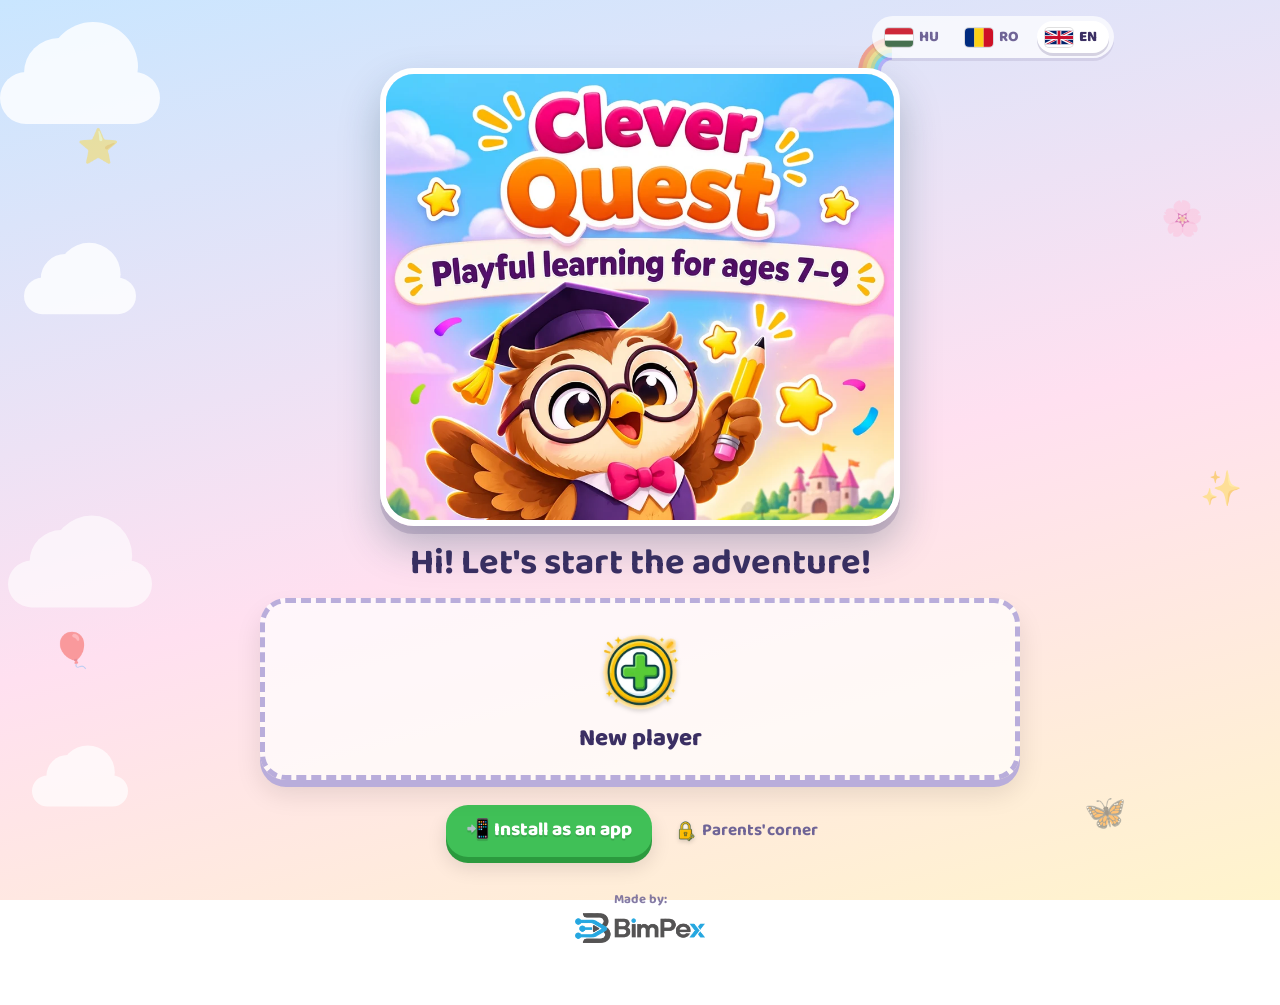
==== commit 9f449242: "Új: Boltocska, Napok és hónapok, Szorzósor-gyakorló, Betűírás ujjal, nehezebb óra-szint, kétszemélye" ====
--- a/en.html
+++ b/en.html
@@ -66,6 +66,7 @@
   <script src="js/games/irodalom.js"></script>
   <script src="js/games/mesekeszito.js"></script>
   <script src="js/games/ujjatekok.js"></script>
+  <script src="js/games/ujjatekok2.js"></script>
   <script src="js/games/nyelvi.js"></script>
 
   <!-- Alkalmazás (mindig utolsó) -->
@@ -73,6 +74,10 @@
   <script src="js/features/learning.js"></script>
   <script src="js/features/shop.js"></script>
   <script src="js/features/share.js"></script>
+  <script src="js/features/trace.js"></script>
+  <script src="js/features/worksheet.js"></script>
+  <script src="js/features/duel.js"></script>
+  <script src="js/features/advent.js"></script>
   <script src="js/app.js"></script>
 </body>
 </html>
--- a/css/style.css
+++ b/css/style.css
@@ -776,3 +776,92 @@
   body.printing .book-page { break-inside: avoid; page-break-inside: avoid; }
   body.printing .book-cover { break-after: page; page-break-after: always; }
 }
+
+/* ===== Boltocska ===== */
+.shop-row { display: flex; flex-wrap: wrap; justify-content: center; gap: 12px; }
+.ptag { display: flex; flex-direction: column; align-items: center; background: #fffbea; border: 3px dashed #f0c419; border-radius: 16px; padding: 6px 12px 8px; min-width: 104px; }
+.ptag .pic-img { width: 74px; height: 74px; margin: 0 auto 2px; }
+.ptag .emoji-xl { font-size: 54px; line-height: 74px; height: 74px; }
+.ptag small { font-size: 15px; color: var(--ink-soft); }
+.ptag b { font-size: 24px; color: var(--ink); }
+.pay-with { margin-top: 12px; font-size: 22px; }
+.pay-with b { display: inline-block; background: #d3f9d8; border: 3px solid #69db7c; border-radius: 10px; padding: 2px 14px; }
+
+/* ===== Szorzósor-választó ===== */
+.tt-grid { display: grid; grid-template-columns: repeat(5, 1fr); gap: 8px; margin: 6px 0 4px; }
+.tt-row { border: 0; border-radius: 14px; background: #fff; box-shadow: var(--lift); padding: 8px 2px; font: inherit; color: var(--ink); cursor: pointer; display: flex; flex-direction: column; align-items: center; }
+.tt-row b { font-size: 22px; } .tt-row small { font-size: 11px; letter-spacing: -1px; white-space: nowrap; }
+.tt-row.on { outline: 4px solid var(--green); }
+@media (max-width: 420px) { .tt-grid { grid-template-columns: repeat(5, 1fr); gap: 6px; } .tt-row b { font-size: 18px; } }
+
+/* ===== Betűírás ===== */
+.trace-wrap { background: #fff; border-radius: 22px; box-shadow: var(--lift); padding: 8px; max-width: 560px; margin: 0 auto 12px; }
+.trace-cv { display: block; width: 100%; touch-action: none; cursor: crosshair; border-radius: 16px; }
+.trace-btns { justify-content: center; }
+
+/* ===== Párbaj ===== */
+.duel-row { display: flex; flex-wrap: wrap; gap: 10px; margin-bottom: 6px; }
+.duel-pick { border: 0; background: #fff; border-radius: 16px; box-shadow: var(--lift); padding: 8px 10px; display: flex; flex-direction: column; align-items: center; gap: 4px; font: inherit; color: var(--ink); cursor: pointer; min-width: 76px; }
+.duel-pick.on { outline: 4px solid var(--green); }
+.dp-av { width: 48px; height: 48px; border-radius: 50%; overflow: hidden; display: grid; place-items: center; font-size: 32px; background: #f3eeff; }
+.dp-av.big { width: 84px; height: 84px; font-size: 56px; }
+.duel-board { display: flex; align-items: center; justify-content: center; gap: 10px; margin: 6px 0; }
+.duel-sc { display: flex; align-items: center; gap: 8px; background: #fff; border-radius: 40px; padding: 4px 14px 4px 4px; box-shadow: var(--lift); opacity: .6; transition: .2s; }
+.duel-sc.on { opacity: 1; outline: 4px solid var(--yellow); transform: scale(1.06); }
+.duel-sc em { font-style: normal; font-weight: 800; font-size: 22px; color: var(--violet); }
+.duel-vs { font-size: 26px; font-weight: 800; }
+.duel-turn { text-align: center; font-size: 22px; font-weight: 800; color: var(--violet); margin: 4px 0 8px; }
+.duel-msg { text-align: center; font-size: 20px; font-weight: 700; padding: 10px; border-radius: 14px; background: #fff3bf; }
+.duel-msg.ok { background: #d3f9d8; }
+.duel-final { display: flex; align-items: center; justify-content: center; gap: 16px; margin: 10px 0; }
+.duel-res { display: flex; flex-direction: column; align-items: center; gap: 4px; background: #fff; border-radius: 20px; padding: 12px 18px; box-shadow: var(--lift); }
+.duel-res.win { outline: 5px solid var(--yellow); }
+.duel-res em { font-style: normal; font-size: 30px; font-weight: 800; color: var(--violet); }
+
+/* ===== Adventi naptár ===== */
+.adv-grid { display: grid; grid-template-columns: repeat(6, 1fr); gap: 10px; max-width: 720px; margin: 10px auto; }
+@media (max-width: 560px) { .adv-grid { grid-template-columns: repeat(4, 1fr); } }
+.adv-door { aspect-ratio: 1; border: 0; border-radius: 16px; font: inherit; display: flex; flex-direction: column; align-items: center; justify-content: center;
+  background: linear-gradient(160deg, #c92a2a, #e03131); color: #fff; box-shadow: 0 5px 0 #a51111, var(--lift); animation: pop .4s both; }
+.adv-door b { font-size: 28px; font-weight: 800; text-shadow: 0 2px 0 rgba(0,0,0,.2); }
+.adv-door:nth-child(3n) { background: linear-gradient(160deg, #2b8a3e, #40c057); box-shadow: 0 5px 0 #1e6b2e, var(--lift); }
+.adv-door:nth-child(4n) { background: linear-gradient(160deg, #e67700, #fab005); box-shadow: 0 5px 0 #b35c00, var(--lift); }
+.adv-door.ready { cursor: pointer; outline: 4px solid #fff3bf; animation: pop .4s both, glow 1.6s ease-in-out infinite; }
+.adv-door.locked { opacity: .6; cursor: not-allowed; }
+.adv-door.open { background: #fff; color: var(--ink); box-shadow: inset 0 0 0 3px #ffe066; }
+.adv-door.open .adv-e { font-size: 34px; }
+.adv-door.opening { transform: perspective(400px) rotateY(-80deg); transition: transform .45s ease-in; transform-origin: left; }
+.adv-big { font-size: 80px; }
+@keyframes glow { 50% { outline-color: #ffd43b; } }
+html[data-theme="winter"] { --bg1: #d0e4ff; --bg2: #f1f6ff; --bg3: #ffffff; }
+
+/* ===== Nyomtatható feladatlap ===== */
+.ws-sheet { display: none; }
+@media print {
+  body.printing-ws { background: #fff !important; }
+  body.printing-ws > *:not(.ws-sheet) { display: none !important; }
+  body.printing-ws .ws-sheet { display: block; color: #000; font-size: 13pt; }
+  .ws-head h1 { margin: 0 0 2px; font-size: 22pt; }
+  .ws-meta { color: #555; font-size: 10pt; }
+  .ws-fill { display: flex; justify-content: space-between; margin: 10px 0 14px; font-size: 12pt; }
+  .ws-grid { display: grid; grid-template-columns: 1fr 1fr; gap: 10px 18px; }
+  .ws-task { break-inside: avoid; page-break-inside: avoid; border: 1.5px solid #bbb; border-radius: 10px; padding: 8px 10px; }
+  .ws-q { font-weight: 700; margin-bottom: 4px; }
+  .ws-big { text-align: center; margin: 4px 0; }
+  .ws-big .pic-img, .ws-big img { width: 70px !important; height: 70px !important; margin: 0 auto; filter: none; }
+  .ws-big .clock { width: 120px; }
+  .ws-big .emoji-xl { font-size: 36pt !important; line-height: 1.1 !important; height: auto !important; }
+  .ws-big .eq { font-size: 24pt; }
+  .ws-big .shape { width: 60px; height: 60px; }
+  .ws-big .coin { width: 46px; height: 46px; } .ws-big .coin b { font-size: 14pt; }
+  .ws-big .ptag { min-width: 70px; padding: 2px 6px; } .ws-big .ptag b { font-size: 12pt; }
+  .ws-big .big-word, .ws-big .big-sentence { font-size: 16pt; }
+  .ws-big .reading { font-size: 11pt; text-align: left; }
+  .ws-big * { box-shadow: none !important; animation: none !important; }
+  .ws-opts { display: flex; flex-wrap: wrap; gap: 4px 16px; }
+  .ws-line { border-bottom: 1.5px solid #333; height: 28px; margin-top: 6px; }
+  .ws-chip { border: 1px solid #999; border-radius: 6px; padding: 0 6px; }
+  .ws-boxes { display: flex; gap: 6px; margin-top: 6px; } .ws-box { width: 40px; height: 28px; border: 1.5px solid #333; border-radius: 4px; }
+  .ws-keypage { break-before: page; page-break-before: always; }
+  .ws-keypage ol { columns: 2; font-size: 13pt; }
+}
